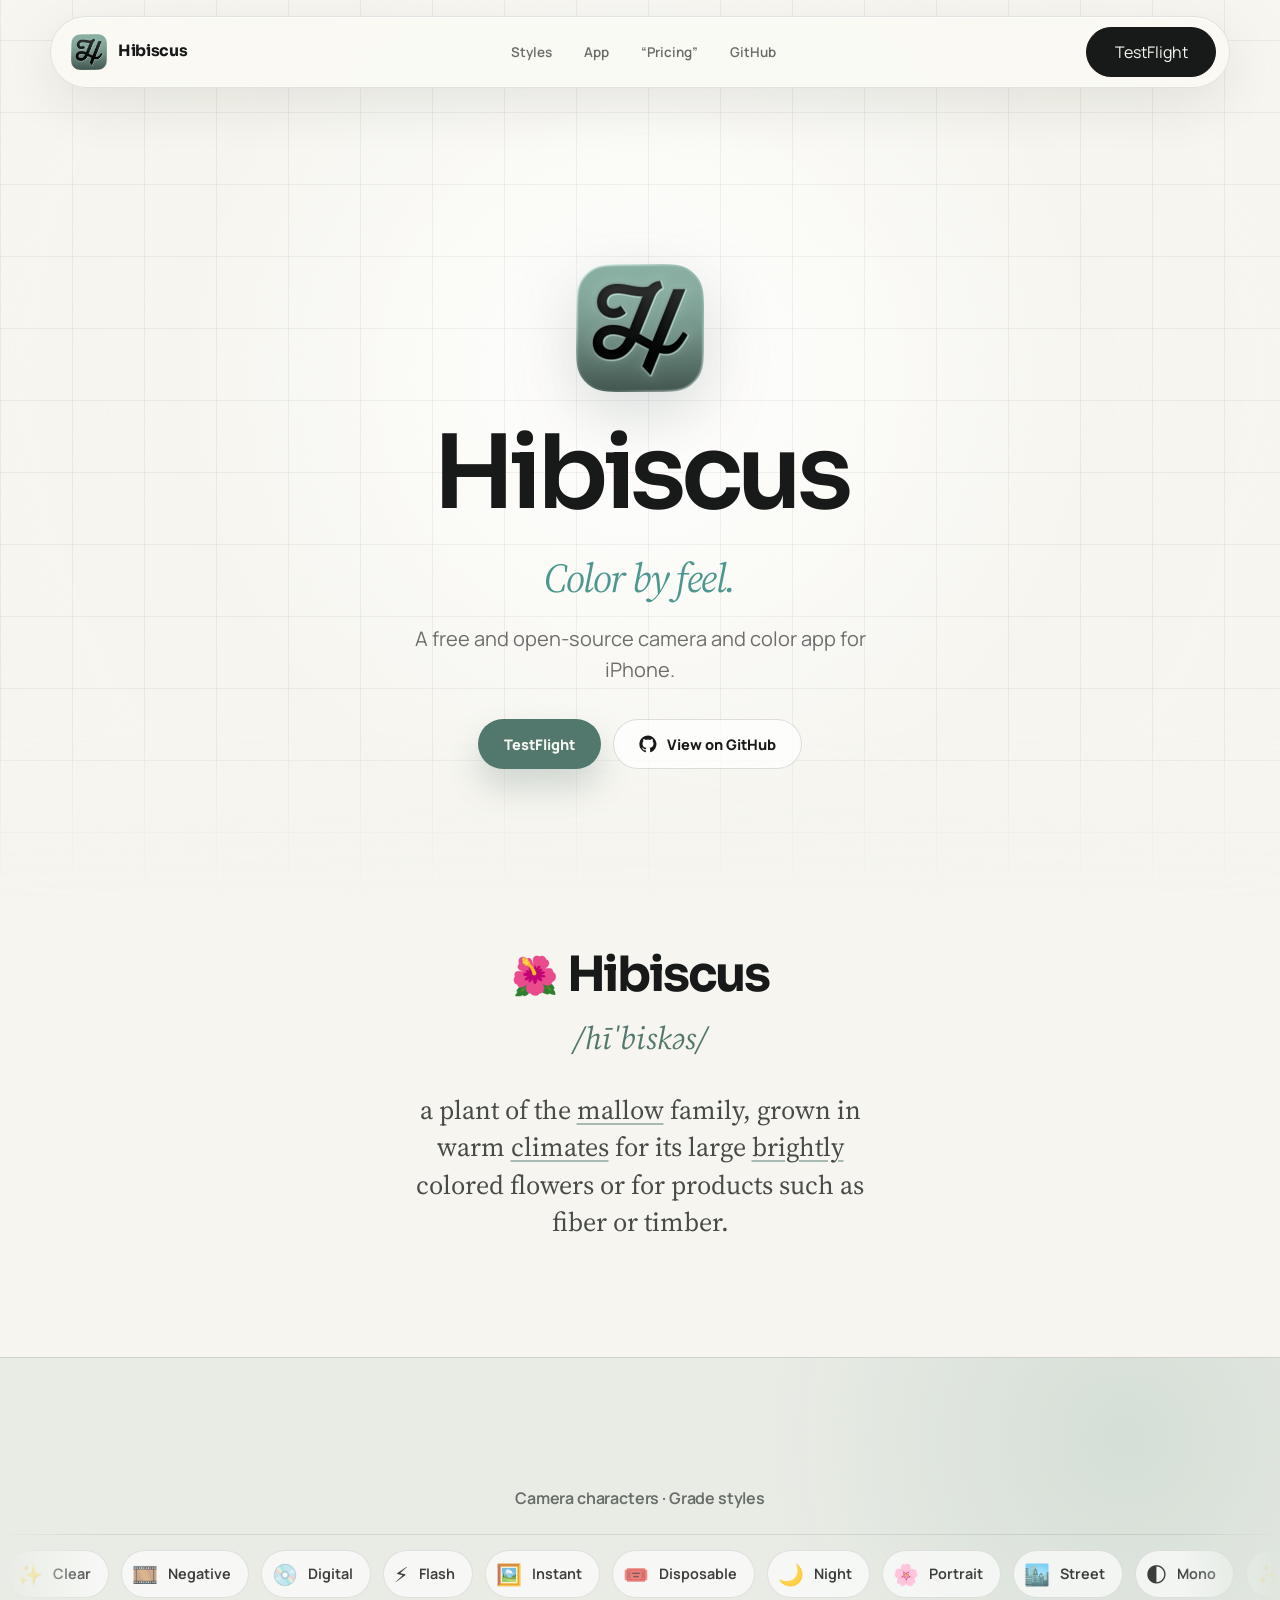
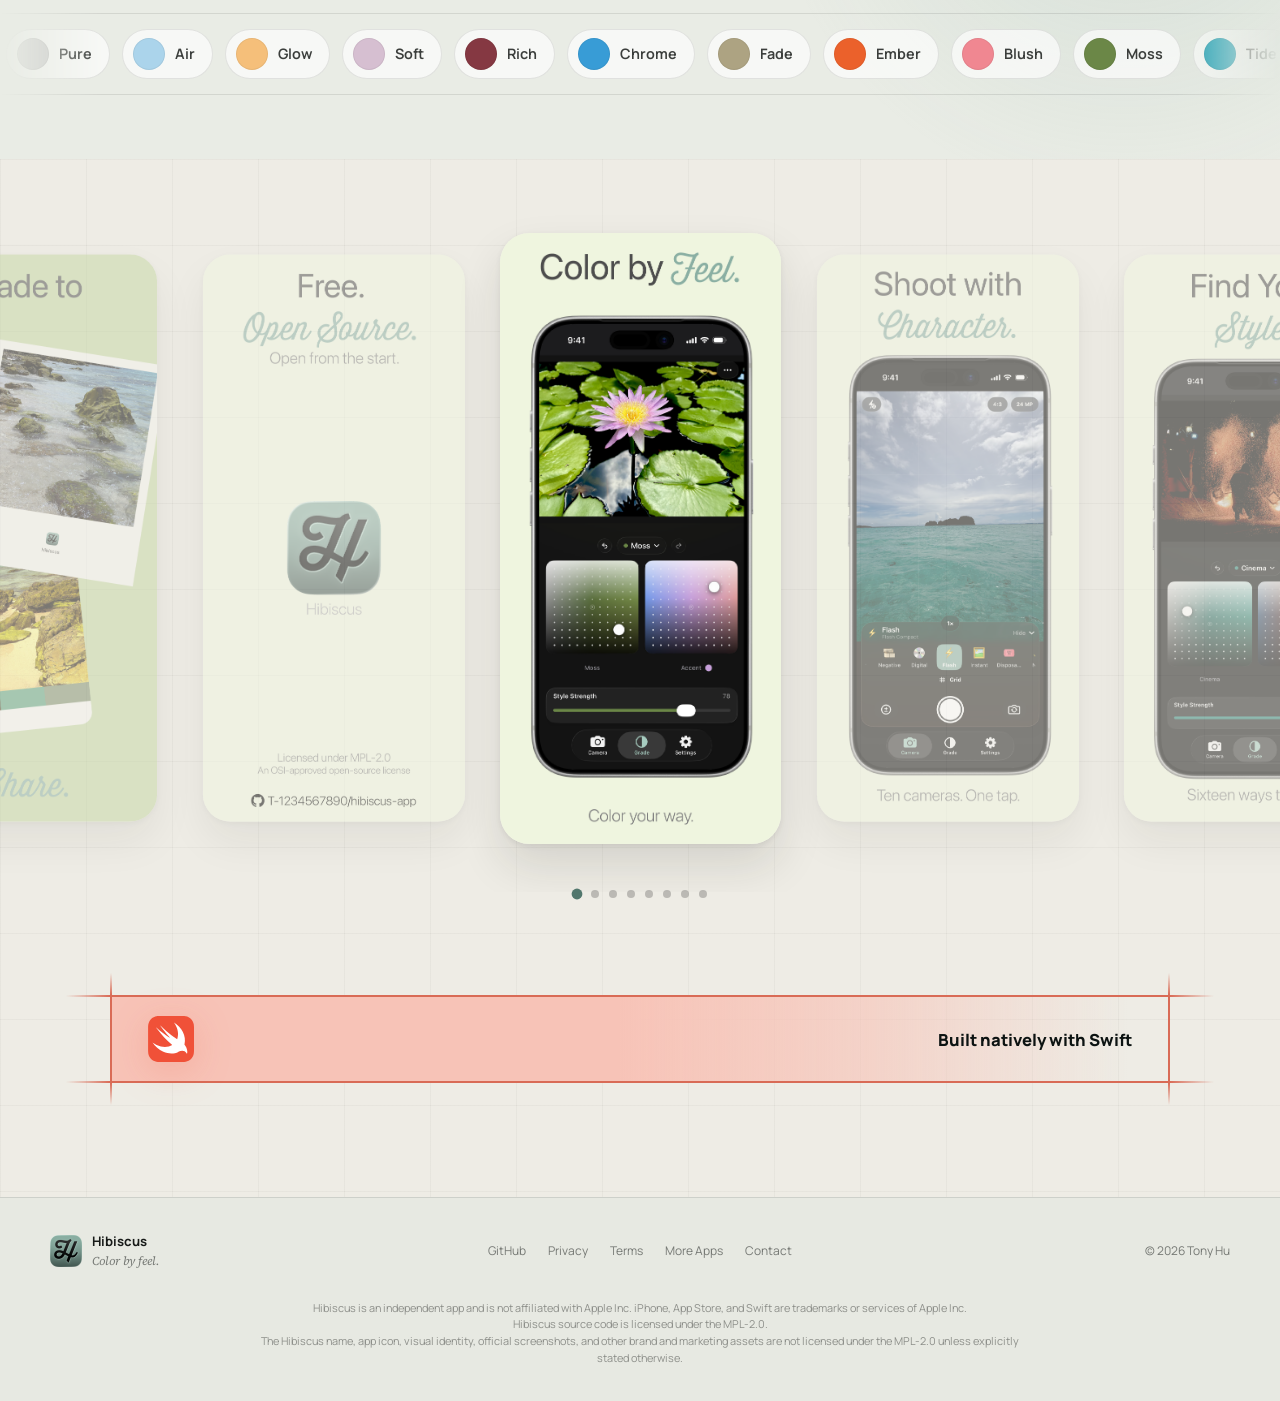
==== Website/index.html @ 82809b10 "Add Hibiscus marketing website and legal pages" ====
<!doctype html>
<html lang="en">
<head>
  <meta charset="utf-8">
  <meta name="viewport" content="width=device-width, initial-scale=1">
  <meta name="theme-color" content="#0b0d0c">
  <meta name="description" content="A free and open-source camera and color app for iPhone.">
  <meta property="og:type" content="website">
  <meta property="og:title" content="Hibiscus — Camera &amp; Color">
  <meta property="og:description" content="A free and open-source camera and color app for iPhone.">
  <meta property="og:image" content="assets/hibiscus-icon.png">
  <meta name="twitter:card" content="summary_large_image">
  <meta name="twitter:title" content="Hibiscus — Camera &amp; Color">
  <meta name="twitter:description" content="A free and open-source camera and color app for iPhone.">
  <meta name="twitter:image" content="assets/hibiscus-icon.png">
  <link rel="icon" type="image/png" href="assets/hibiscus-icon.png">
  <link rel="apple-touch-icon" href="assets/hibiscus-icon.png">
  <link rel="preconnect" href="https://fonts.googleapis.com">
  <link rel="preconnect" href="https://fonts.gstatic.com" crossorigin>
  <link href="https://fonts.googleapis.com/css2?family=Manrope:wght@400;500;600;700;800&amp;family=Sora:wght@500;600;700;800&amp;family=Source+Serif+4:ital,opsz,wght@0,8..60,300;0,8..60,400;1,8..60,300;1,8..60,400&amp;display=swap" rel="stylesheet">
  <link rel="stylesheet" href="styles.css?v=20260830-17">
  <title>Hibiscus — Camera &amp; Color</title>
</head>
<body>
  <a class="skip-link" href="#main">Skip to content</a>

  <header class="site-header">
    <a class="brand" href="./" aria-label="Hibiscus home">
      <img src="assets/hibiscus-icon.png" width="36" height="36" alt="">
      <span>Hibiscus</span>
    </a>
    <nav class="site-nav" aria-label="Main navigation">
      <a href="#choices">Styles</a>
      <a href="#screenshots">App</a>
      <a href="pricing/">“Pricing”</a>
      <a href="https://github.com/T-1234567890/hibiscus-app" rel="external">GitHub</a>
    </nav>
    <a class="nav-download launch-cta" data-download-link href="https://testflight.apple.com/join/PLACEHOLDER"><span class="cta-default" data-download-label>TestFlight</span><span class="cta-hover" data-download-hover-label>Join Beta</span></a>
  </header>

  <main id="main">
    <section class="hero section-shell" aria-labelledby="hero-title">
      <div class="hero-copy">
        <img class="hero-app-icon" src="assets/hibiscus-icon.png" width="1024" height="1024" alt="Hibiscus app icon">
        <h1 id="hero-title">Hibiscus</h1>
        <p class="hero-tagline">Color by feel.</p>
        <p class="hero-description">A free and open-source camera and color app for iPhone.</p>
        <div class="hero-actions">
          <a class="button button-primary launch-cta" data-download-link href="https://testflight.apple.com/join/PLACEHOLDER">
            <span class="cta-default" data-download-label>TestFlight</span>
            <span class="cta-hover" data-download-hover-label>Join Beta</span>
          </a>
          <a class="button button-secondary" href="https://github.com/T-1234567890/hibiscus-app" rel="external">
            <svg class="github-mark" viewBox="0 0 24 24" aria-hidden="true"><path fill="currentColor" d="M12 .7a11.5 11.5 0 0 0-3.64 22.41c.58.1.79-.25.79-.56v-2.23c-3.22.7-3.9-1.37-3.9-1.37-.53-1.34-1.29-1.7-1.29-1.7-1.05-.72.08-.7.08-.7 1.17.08 1.78 1.2 1.78 1.2 1.04 1.78 2.72 1.27 3.38.97.1-.75.4-1.27.74-1.56-2.57-.29-5.27-1.28-5.27-5.68 0-1.26.45-2.28 1.19-3.09-.12-.29-.52-1.47.11-3.05 0 0 .97-.31 3.16 1.18a10.97 10.97 0 0 1 5.76 0c2.2-1.49 3.16-1.18 3.16-1.18.63 1.58.23 2.76.11 3.05.74.81 1.19 1.83 1.19 3.09 0 4.41-2.71 5.38-5.29 5.67.42.36.78 1.06.78 2.14v3.18c0 .31.21.67.8.56A11.5 11.5 0 0 0 12 .7Z"></path></svg>
            View on GitHub
          </a>
        </div>
      </div>
    </section>

    <section class="dictionary-section section-shell" aria-labelledby="dictionary-word">
      <div class="dictionary-entry">
        <h2 id="dictionary-word"><span class="dictionary-emoji" aria-hidden="true">🌺</span> Hibiscus</h2>
        <p class="dictionary-pronunciation">/hīˈbiskəs/</p>
        <p class="dictionary-definition">a plant of the <span class="definition-term">mallow</span> family, grown in warm <span class="definition-term">climates</span> for its large <span class="definition-term">brightly</span> colored flowers or for products such as fiber or timber.</p>
      </div>
    </section>

    <section id="choices" class="choices" aria-label="Camera characters and Grade styles">
      <div class="section-shell choices-heading">
        <p class="conveyor-caption">Camera characters · Grade styles</p>
      </div>

      <div class="marquee marquee-camera" aria-label="Camera characters" tabindex="0">
        <div class="marquee-track">
          <div class="marquee-group">
            <span class="choice-chip" style="--chip:#617380"><b>✨</b>Clear</span>
            <span class="choice-chip" style="--chip:#9c634a"><b>🎞️</b>Negative</span>
            <span class="choice-chip" style="--chip:#307a9e"><b>💿</b>Digital</span>
            <span class="choice-chip" style="--chip:#b05233"><b>⚡️</b>Flash</span>
            <span class="choice-chip" style="--chip:#ab8563"><b>🖼️</b>Instant</span>
            <span class="choice-chip" style="--chip:#858040"><b>🎟️</b>Disposable</span>
            <span class="choice-chip" style="--chip:#1f617a"><b>🌙</b>Night</span>
            <span class="choice-chip" style="--chip:#a36e73"><b>🌸</b>Portrait</span>
            <span class="choice-chip" style="--chip:#575c4a"><b>🏙️</b>Street</span>
            <span class="choice-chip" style="--chip:#474a4d"><b>🌓</b>Mono</span>
          </div>
          <div class="marquee-group" aria-hidden="true">
            <span class="choice-chip" style="--chip:#617380"><b>✨</b>Clear</span>
            <span class="choice-chip" style="--chip:#9c634a"><b>🎞️</b>Negative</span>
            <span class="choice-chip" style="--chip:#307a9e"><b>💿</b>Digital</span>
            <span class="choice-chip" style="--chip:#b05233"><b>⚡️</b>Flash</span>
            <span class="choice-chip" style="--chip:#ab8563"><b>🖼️</b>Instant</span>
            <span class="choice-chip" style="--chip:#858040"><b>🎟️</b>Disposable</span>
            <span class="choice-chip" style="--chip:#1f617a"><b>🌙</b>Night</span>
            <span class="choice-chip" style="--chip:#a36e73"><b>🌸</b>Portrait</span>
            <span class="choice-chip" style="--chip:#575c4a"><b>🏙️</b>Street</span>
            <span class="choice-chip" style="--chip:#474a4d"><b>🌓</b>Mono</span>
          </div>
        </div>
      </div>

      <div class="marquee marquee-style" aria-label="Grade styles" tabindex="0">
        <div class="marquee-track">
          <div class="marquee-group">
            <span class="choice-chip" style="--chip:#c7c7c7"><i></i>Pure</span>
            <span class="choice-chip" style="--chip:#abd4eb"><i></i>Air</span>
            <span class="choice-chip" style="--chip:#f5bf7a"><i></i>Glow</span>
            <span class="choice-chip" style="--chip:#d6bfd1"><i></i>Soft</span>
            <span class="choice-chip" style="--chip:#853842"><i></i>Rich</span>
            <span class="choice-chip" style="--chip:#389cd6"><i></i>Chrome</span>
            <span class="choice-chip" style="--chip:#ada382"><i></i>Fade</span>
            <span class="choice-chip" style="--chip:#eb612b"><i></i>Ember</span>
            <span class="choice-chip" style="--chip:#f08791"><i></i>Blush</span>
            <span class="choice-chip" style="--chip:#6b8747"><i></i>Moss</span>
            <span class="choice-chip" style="--chip:#1a9eb3"><i></i>Tide</span>
            <span class="choice-chip" style="--chip:#6354ad"><i></i>Dusk</span>
            <span class="choice-chip" style="--chip:#2e857a"><i></i>Cinema</span>
            <span class="choice-chip" style="--chip:#c726ab"><i></i>Neon</span>
            <span class="choice-chip" style="--chip:#a8a8a8"><i></i>Silver</span>
            <span class="choice-chip" style="--chip:#333333"><i></i>Ink</span>
          </div>
          <div class="marquee-group" aria-hidden="true">
            <span class="choice-chip" style="--chip:#c7c7c7"><i></i>Pure</span>
            <span class="choice-chip" style="--chip:#abd4eb"><i></i>Air</span>
            <span class="choice-chip" style="--chip:#f5bf7a"><i></i>Glow</span>
            <span class="choice-chip" style="--chip:#d6bfd1"><i></i>Soft</span>
            <span class="choice-chip" style="--chip:#853842"><i></i>Rich</span>
            <span class="choice-chip" style="--chip:#389cd6"><i></i>Chrome</span>
            <span class="choice-chip" style="--chip:#ada382"><i></i>Fade</span>
            <span class="choice-chip" style="--chip:#eb612b"><i></i>Ember</span>
            <span class="choice-chip" style="--chip:#f08791"><i></i>Blush</span>
            <span class="choice-chip" style="--chip:#6b8747"><i></i>Moss</span>
            <span class="choice-chip" style="--chip:#1a9eb3"><i></i>Tide</span>
            <span class="choice-chip" style="--chip:#6354ad"><i></i>Dusk</span>
            <span class="choice-chip" style="--chip:#2e857a"><i></i>Cinema</span>
            <span class="choice-chip" style="--chip:#c726ab"><i></i>Neon</span>
            <span class="choice-chip" style="--chip:#a8a8a8"><i></i>Silver</span>
            <span class="choice-chip" style="--chip:#333333"><i></i>Ink</span>
          </div>
        </div>
      </div>
    </section>

    <section id="screenshots" class="screenshots-section" aria-label="Hibiscus App Store screenshots">
      <div class="carousel" data-carousel tabindex="0" aria-label="Hibiscus App Store screenshots">
        <figure class="screenshot-card is-current"><img src="assets/screenshots/01-grade.png" width="1290" height="2796" alt="Hibiscus Grade interface with Style and Accent pads" decoding="async"></figure>
        <figure class="screenshot-card"><img src="assets/screenshots/02-camera-characters.png" width="1290" height="2796" alt="Hibiscus Camera with its Camera character selector" loading="lazy" decoding="async"></figure>
        <figure class="screenshot-card"><img src="assets/screenshots/03-grade-styles.png" width="1290" height="2796" alt="Hibiscus Grade styles and two color pads" loading="lazy" decoding="async"></figure>
        <figure class="screenshot-card"><img src="assets/screenshots/04-accent.png" width="1290" height="2796" alt="Hibiscus Accent controls adapting color to a photograph" loading="lazy" decoding="async"></figure>
        <figure class="screenshot-card"><img src="assets/screenshots/05-lut.png" width="1290" height="2796" alt="Creating a cube LUT with Hibiscus color controls" loading="lazy" decoding="async"></figure>
        <figure class="screenshot-card"><img src="assets/screenshots/06-night-camera.png" width="1290" height="2796" alt="Using a Hibiscus Camera character after dark" loading="lazy" decoding="async"></figure>
        <figure class="screenshot-card"><img src="assets/screenshots/07-exports.png" width="1290" height="2796" alt="Hibiscus Instant and Palette exports" loading="lazy" decoding="async"></figure>
        <figure class="screenshot-card"><img src="assets/screenshots/08-open-source.png" width="1290" height="2796" alt="Hibiscus is free and open source under MPL-2.0" loading="lazy" decoding="async"></figure>
      </div>
      <div class="carousel-dots" data-carousel-dots aria-label="Choose an App Store screenshot"></div>

      <section class="swift-native-section" aria-label="Built natively with Swift: battery efficient, lightning fast, and native throughout" tabindex="0">
        <div class="swift-default-content">
          <img src="assets/icons/swift-logo-color.svg" alt="" width="46" height="46" loading="lazy" decoding="async">
          <span>Built natively with Swift</span>
        </div>
        <div class="swift-hover-content" aria-hidden="true">
          <span><svg viewBox="0 0 24 24"><rect x="2" y="7" width="16" height="10" rx="2"></rect><path d="M22 11v2"></path><path d="M6 11v2"></path></svg>Battery Efficient</span>
          <span><svg viewBox="0 0 24 24"><path d="m13 2-9 12h8l-1 8 9-12h-8z"></path></svg>Lightning Fast</span>
          <span><svg viewBox="0 0 24 24"><path d="m18 16 4-4-4-4"></path><path d="m6 8-4 4 4 4"></path><path d="m14.5 4-5 16"></path></svg>Native Throughout</span>
        </div>
      </section>
    </section>

  </main>

  <footer class="site-footer">
    <div class="footer-brand">
      <img src="assets/hibiscus-icon.png" width="32" height="32" alt="">
      <div><strong>Hibiscus</strong><span>Color by feel.</span></div>
    </div>
    <nav aria-label="Footer navigation">
      <a href="https://github.com/T-1234567890/hibiscus-app">GitHub</a>
      <a href="privacy/">Privacy</a>
      <a href="terms/">Terms</a>
      <a href="https://1234567890.dev/projects/">More Apps</a>
      <a href="mailto:support@orchestrana.app" data-contact-trigger>Contact</a>
    </nav>
    <p class="copyright">© 2026 Tony Hu</p>
    <p class="footer-disclaimer">Hibiscus is an independent app and is not affiliated with Apple Inc. iPhone, App Store, and Swift are trademarks or services of Apple Inc.<br>Hibiscus source code is licensed under the MPL-2.0.<br>The Hibiscus name, app icon, visual identity, official screenshots, and other brand and marketing assets are not licensed under the MPL-2.0 unless explicitly stated otherwise.</p>
  </footer>

  <script src="site-config.js?v=20260830-9"></script>
  <script src="main.js?v=20260830-10"></script>
  <script src="contact.js?v=20260830-5"></script>
</body>
</html>
---- Website/styles.css ----
:root {
  color-scheme: light;
  --bg: #f6f5ef;
  --bg-elevated: #e9ece5;
  --bg-soft: #e1e5de;
  --ink: #171a18;
  --ink-muted: #676d69;
  --mint: #8aafa3;
  --mint-deep: #52776d;
  --warm: #eeece5;
  --warm-ink: #171a18;
  --line: rgba(23, 26, 24, 0.12);
  --line-dark: rgba(11, 13, 12, 0.15);
  --section: min(1180px, calc(100% - 48px));
  --ease-out-quint: cubic-bezier(0.22, 1, 0.36, 1);
  --font-sans: "Manrope", ui-sans-serif, system-ui, -apple-system, BlinkMacSystemFont, "Segoe UI", sans-serif;
  --font-display: "Sora", "Manrope", ui-sans-serif, system-ui, sans-serif;
  --font-serif: "Source Serif 4", Georgia, "Times New Roman", serif;
}

* {
  box-sizing: border-box;
}

html {
  scroll-behavior: smooth;
  background: var(--bg);
}

body {
  margin: 0;
  overflow-x: hidden;
  background: var(--bg);
  color: var(--ink);
  font-family: var(--font-sans);
  font-size: 16px;
  line-height: 1.5;
  -webkit-font-smoothing: antialiased;
  text-rendering: optimizeLegibility;
}

img {
  display: block;
  max-width: 100%;
}

a {
  color: inherit;
  text-decoration: none;
}

button,
input {
  font: inherit;
}

button,
a {
  -webkit-tap-highlight-color: transparent;
}

:focus-visible {
  outline: 2px solid var(--mint);
  outline-offset: 4px;
}

.skip-link {
  position: fixed;
  top: 12px;
  left: 12px;
  z-index: 100;
  padding: 10px 14px;
  border-radius: 12px;
  background: var(--ink);
  color: var(--bg);
  transform: translateY(-160%);
  transition: transform 180ms ease;
}

.skip-link:focus {
  transform: translateY(0);
}

.section-shell {
  width: var(--section);
  margin-inline: auto;
}

.site-header {
  position: sticky;
  top: 16px;
  z-index: 50;
  display: grid;
  grid-template-columns: minmax(0, 1fr) auto minmax(0, 1fr);
  align-items: center;
  width: min(1180px, calc(100% - 48px));
  min-height: 72px;
  margin: 16px auto 0;
  padding: 10px 13px 10px 20px;
  border: 1px solid rgba(23, 26, 24, 0.1);
  border-radius: 999px;
  background: rgba(250, 250, 245, 0.82);
  box-shadow: 0 18px 52px rgba(34, 40, 36, 0.09), inset 0 1px 0 rgba(255, 255, 255, 0.85);
  backdrop-filter: blur(24px) saturate(125%);
  -webkit-backdrop-filter: blur(24px) saturate(125%);
  animation: header-arrive 620ms var(--ease-out-quint) both;
}

.brand {
  display: inline-flex;
  justify-self: start;
  align-items: center;
  gap: 11px;
  font-size: 0.98rem;
  font-family: var(--font-display);
  font-weight: 710;
  letter-spacing: -0.02em;
}

.brand img {
  width: 36px;
  height: 36px;
}

.site-nav {
  display: flex;
  align-items: center;
  justify-self: center;
  gap: clamp(16px, 2.5vw, 32px);
  color: rgba(23, 26, 24, 0.64);
  font-size: 0.84rem;
  font-weight: 620;
}

.site-nav a {
  transition: color 160ms ease;
}

.site-nav a:hover {
  color: var(--ink);
}

.site-nav a[aria-current="page"] {
  color: var(--ink);
}

.site-header > .nav-download {
  min-width: 130px;
  justify-self: end;
  padding: 12px 18px;
  border: 1px solid #171a18;
  border-radius: 999px;
  background: #171a18;
  color: #f7f7f2;
  text-align: center;
}

.site-header > .nav-download:hover {
  border-color: #2a2e2c;
  background: #2a2e2c;
  color: #f7f7f2;
}

.hero {
  position: relative;
  display: grid;
  min-height: calc(100svh - 88px);
  place-items: center;
  padding-block: clamp(74px, 9vw, 116px) 18px;
  isolation: isolate;
}

.hero::before {
  content: "";
  position: absolute;
  top: -120px;
  bottom: 0;
  left: 50%;
  z-index: -1;
  width: 100vw;
  transform: translateX(-50%);
  background:
    linear-gradient(rgba(23, 26, 24, 0.055) 1px, transparent 1px),
    linear-gradient(90deg, rgba(23, 26, 24, 0.055) 1px, transparent 1px),
    radial-gradient(circle at 50% 44%, rgba(255, 255, 255, 0.96), rgba(246, 245, 239, 0.72) 56%, rgba(246, 245, 239, 0.98));
  background-size: 72px 72px, 72px 72px, auto;
  mask-image: linear-gradient(180deg, black 0%, black 82%, transparent 100%);
  -webkit-mask-image: linear-gradient(180deg, black 0%, black 82%, transparent 100%);
}

.hero-copy {
  display: flex;
  width: min(820px, 100%);
  flex-direction: column;
  align-items: center;
  text-align: center;
  transform: translateY(-26px);
}

.hero-app-icon {
  width: clamp(96px, 10vw, 132px);
  height: auto;
  margin-bottom: clamp(24px, 3vw, 36px);
  filter: drop-shadow(0 22px 32px rgba(58, 79, 72, 0.2));
  animation: icon-arrive 900ms var(--ease-out-quint) both;
}

.eyebrow,
.section-kicker {
  margin: 0 0 18px;
  color: var(--mint-deep);
  font-size: 0.72rem;
  font-weight: 720;
  letter-spacing: 0.14em;
  text-transform: uppercase;
}

.hero h1 {
  margin: 0;
  font-family: var(--font-display);
  font-size: clamp(4rem, 8vw, 7rem);
  font-weight: 600;
  letter-spacing: -0.055em;
  line-height: 0.9;
  animation: hero-detail-arrive 700ms 90ms var(--ease-out-quint) both;
}

.hero-tagline {
  margin: 28px 0 14px;
  color: #4d978e;
  font-family: var(--font-serif);
  font-size: clamp(1.65rem, 3.2vw, 2.7rem);
  font-style: italic;
  letter-spacing: -0.035em;
  animation: hero-detail-arrive 700ms 160ms var(--ease-out-quint) both;
}

.hero-description {
  max-width: 520px;
  margin: 0;
  color: rgba(23, 26, 24, 0.62);
  font-size: clamp(1.02rem, 1.7vw, 1.25rem);
  line-height: 1.55;
  animation: hero-detail-arrive 700ms 220ms var(--ease-out-quint) both;
}

.hero-actions {
  display: flex;
  flex-wrap: wrap;
  gap: 12px;
  margin-top: 34px;
  justify-content: center;
  animation: hero-detail-arrive 700ms 280ms var(--ease-out-quint) both;
}

.button {
  position: relative;
  display: inline-flex;
  min-height: 50px;
  align-items: center;
  justify-content: center;
  gap: 10px;
  padding: 0 25px;
  border: 1px solid transparent;
  border-radius: 999px;
  font-size: 0.91rem;
  font-weight: 800;
  line-height: 1;
  white-space: nowrap;
  transition: transform 220ms var(--ease-out-quint), background 220ms var(--ease-out-quint), color 220ms var(--ease-out-quint), box-shadow 220ms var(--ease-out-quint);
}

.button:hover {
  transform: translateY(-2px);
}

.button svg {
  width: 18px;
  height: 18px;
  fill: none;
  stroke: currentColor;
  stroke-width: 1.8;
  stroke-linecap: round;
  stroke-linejoin: round;
}

.button-primary {
  background: var(--mint-deep);
  color: #f7f7f2;
  box-shadow: 0 18px 32px rgba(82, 119, 109, 0.24);
}

.button-primary:hover {
  background: #3f665e;
  color: #f7f7f2;
}

.button-secondary {
  border-color: rgba(23, 26, 24, 0.14);
  background: rgba(255, 255, 255, 0.72);
  color: var(--ink);
}

.button-secondary:hover {
  border-color: rgba(23, 26, 24, 0.24);
  background: #fff;
}

.launch-cta {
  display: inline-grid;
  place-items: center;
  overflow: visible;
  font-family: var(--font-sans);
}

.launch-cta .cta-default,
.launch-cta .cta-hover {
  grid-area: 1 / 1;
  transition: opacity 180ms var(--ease-out-quint), transform 220ms var(--ease-out-quint);
}

.launch-cta .cta-hover {
  opacity: 0;
  transform: translateY(5px);
}

.launch-cta:hover .cta-default,
.launch-cta:focus-visible .cta-default {
  opacity: 0;
  transform: translateY(-5px);
}

.launch-cta:hover .cta-hover,
.launch-cta:focus-visible .cta-hover {
  opacity: 1;
  transform: translateY(0);
}

.button .github-mark,
.github-mark {
  fill: currentColor;
  stroke: none;
}

.fact-list {
  display: flex;
  flex-wrap: wrap;
  gap: 0;
  margin: 42px 0 0;
  padding: 0;
  color: rgba(23, 26, 24, 0.5);
  list-style: none;
  font-size: 0.72rem;
  font-weight: 640;
  letter-spacing: 0.025em;
}

.fact-list li {
  display: flex;
  align-items: center;
}

.fact-list li + li::before {
  content: "";
  width: 3px;
  height: 3px;
  margin: 0 10px;
  border-radius: 50%;
  background: var(--mint-deep);
}

.hero-art {
  position: relative;
  justify-self: end;
  width: min(100%, 430px);
}

.hero-icon-wrap {
  position: relative;
  isolation: isolate;
}

.hero-icon-wrap img {
  position: relative;
  z-index: 1;
  width: 100%;
  height: auto;
  filter: drop-shadow(0 42px 65px rgba(0, 0, 0, 0.5));
  animation: icon-arrive 900ms var(--ease-out-quint) both;
}

.hero-icon-glow {
  position: absolute;
  inset: 15%;
  border-radius: 35%;
  background: rgba(138, 175, 163, 0.28);
  filter: blur(68px);
  transform: scale(1.12);
}

.pad-notation {
  display: grid;
  grid-template-columns: auto auto 1fr auto;
  align-items: center;
  gap: 9px;
  width: 82%;
  margin: 26px auto 0;
  color: rgba(241, 242, 237, 0.42);
  font-size: 0.58rem;
  font-weight: 700;
  letter-spacing: 0.16em;
}

.pad-notation-dot {
  width: 7px;
  height: 7px;
  border-radius: 50%;
  background: var(--mint);
  box-shadow: 0 0 0 4px rgba(138, 175, 163, 0.13);
}

.pad-notation-line {
  height: 1px;
  background: linear-gradient(90deg, rgba(255, 255, 255, 0.3), transparent);
}

@keyframes icon-arrive {
  from { opacity: 0; transform: translateY(18px) scale(0.965); }
  to { opacity: 1; transform: translateY(0) scale(1); }
}

@keyframes header-arrive {
  from { opacity: 0; transform: translateY(-12px); }
  to { opacity: 1; transform: translateY(0); }
}

@keyframes hero-detail-arrive {
  from { opacity: 0; transform: translateY(14px); }
  to { opacity: 1; transform: translateY(0); }
}

.reveal-item {
  opacity: 0;
  transform: translateY(22px);
  transition:
    opacity 620ms var(--ease-out-quint),
    transform 720ms var(--ease-out-quint);
  transition-delay: var(--reveal-delay, 0ms);
}

.reveal-item.is-revealed {
  opacity: 1;
  transform: translateY(0);
}

.dictionary-section {
  padding: clamp(34px, 4vw, 56px) 0 clamp(76px, 9vw, 118px);
}

.dictionary-entry {
  width: min(880px, 100%);
  margin-inline: auto;
  text-align: center;
}

.dictionary-entry h2 {
  margin: 0;
  font-family: var(--font-display);
  font-size: clamp(2rem, 3.8vw, 3.35rem);
  font-weight: 700;
  letter-spacing: -0.045em;
  line-height: 1;
}

.dictionary-emoji {
  display: inline-block;
  margin-right: 0.08em;
  font-size: 0.78em;
  vertical-align: 0.06em;
}

.dictionary-pronunciation {
  margin: 14px 0 0;
  color: var(--mint-deep);
  font-family: var(--font-serif);
  font-size: clamp(1.45rem, 2.6vw, 2rem);
  font-style: italic;
}

.dictionary-definition {
  max-width: 38ch;
  margin: 30px auto 0;
  color: rgba(23, 26, 24, 0.78);
  font-family: var(--font-serif);
  font-size: clamp(1.16rem, 2.1vw, 1.65rem);
  line-height: 1.42;
}

.definition-term {
  color: inherit;
  text-decoration: underline;
  text-decoration-color: rgba(82, 119, 109, 0.48);
  text-decoration-thickness: 1.5px;
  text-underline-offset: 4px;
  transition: color 160ms ease, text-decoration-color 160ms ease;
}

.definition-term:hover {
  color: var(--mint-deep);
  text-decoration-color: var(--mint-deep);
}

.choices {
  padding: clamp(80px, 10vw, 128px) 0 clamp(42px, 5vw, 68px);
  border-top: 1px solid var(--line);
  background:
    radial-gradient(circle at 88% 20%, rgba(138, 175, 163, 0.22), transparent 31%),
    var(--bg-elevated);
}

.choices-heading {
  margin-bottom: 24px;
}

.conveyor-caption {
  margin: 0;
  color: var(--ink-muted);
  font-size: clamp(0.9rem, 1.3vw, 1rem);
  font-weight: 650;
  letter-spacing: -0.01em;
  text-align: center;
}

.choices h2,
.screenshots-section h2,
.native-copy h2,
.open-source h2 {
  margin: 0;
  font-family: var(--font-display);
  font-size: clamp(2.7rem, 6vw, 5.6rem);
  font-weight: 700;
  letter-spacing: -0.045em;
  line-height: 0.98;
}

.marquee {
  position: relative;
  width: 100%;
  overflow: hidden;
  border-block: 1px solid rgba(23, 26, 24, 0.1);
  mask-image: linear-gradient(90deg, transparent, black 8%, black 92%, transparent);
  -webkit-mask-image: linear-gradient(90deg, transparent, black 8%, black 92%, transparent);
}

.marquee + .marquee {
  border-top: 0;
}

.marquee-track {
  display: flex;
  width: max-content;
  animation: marquee-left 48s linear infinite;
}

.marquee-style .marquee-track {
  animation-name: marquee-right;
  animation-duration: 64s;
}

.marquee-group {
  display: flex;
  flex-shrink: 0;
  align-items: center;
  gap: 12px;
  min-width: max-content;
  padding: 15px 6px;
}

.choice-chip {
  display: inline-flex;
  min-height: 48px;
  align-items: center;
  gap: 10px;
  padding: 8px 17px 8px 10px;
  border: 1px solid rgba(23, 26, 24, 0.1);
  border-radius: 999px;
  background: rgba(255, 255, 255, 0.64);
  color: rgba(23, 26, 24, 0.84);
  font-size: 0.9rem;
  font-weight: 650;
  white-space: nowrap;
}

.choice-chip b {
  display: inline-block;
  flex: 0 0 auto;
  font-size: 1.3rem;
  font-style: normal;
  line-height: 1;
}

.choice-chip i {
  display: inline-grid;
  width: 32px;
  height: 32px;
  place-items: center;
  flex: 0 0 auto;
  border-radius: 50%;
  background: color-mix(in srgb, var(--chip) 84%, black);
  box-shadow: inset 0 0 0 1px rgba(23, 26, 24, 0.06);
  font-size: 1rem;
  font-style: normal;
}

.choice-chip i {
  background: var(--chip);
}

@keyframes marquee-left {
  to { transform: translateX(-50%); }
}

@keyframes marquee-right {
  from { transform: translateX(-50%); }
  to { transform: translateX(0); }
}

.screenshots-section {
  padding: clamp(24px, 3vw, 42px) 0 clamp(58px, 7vw, 92px);
  overflow: hidden;
  background:
    linear-gradient(rgba(23, 26, 24, 0.035) 1px, transparent 1px),
    linear-gradient(90deg, rgba(23, 26, 24, 0.035) 1px, transparent 1px),
    var(--warm);
  background-size: 86px 86px, 86px 86px, auto;
  color: var(--warm-ink);
}

.screenshots-section .section-kicker {
  color: #52776d;
}

.carousel {
  --screenshot-width: clamp(220px, 22vw, 300px);
  display: flex;
  gap: clamp(16px, 2vw, 28px);
  width: 100%;
  padding: clamp(22px, 3vw, 36px) calc((100vw - var(--screenshot-width)) / 2) 48px;
  overflow-x: auto;
  overscroll-behavior-inline: contain;
  scroll-padding-inline: calc((100vw - var(--screenshot-width)) / 2);
  scroll-snap-type: x mandatory;
  scrollbar-width: none;
  -webkit-overflow-scrolling: touch;
  cursor: grab;
}

.carousel.is-dragging {
  scroll-snap-type: none;
  cursor: grabbing;
}

.carousel.is-normalizing .screenshot-card {
  transition: none;
}

.carousel::-webkit-scrollbar {
  display: none;
}

.screenshot-card {
  flex: 0 0 var(--screenshot-width);
  margin: 0;
  scroll-snap-align: center;
  scroll-snap-stop: always;
  transform: scale(0.93);
  transform-origin: center;
  opacity: 0.5;
  transition: transform 300ms var(--ease-out-quint), opacity 260ms ease;
}

.screenshot-card.is-current {
  transform: scale(1);
  opacity: 1;
}

.screenshot-card img {
  width: 100%;
  height: auto;
  border-radius: clamp(18px, 2.3vw, 30px);
  box-shadow: 0 22px 45px rgba(29, 29, 24, 0.12), 0 2px 7px rgba(29, 29, 24, 0.08);
  pointer-events: none;
  user-select: none;
  -webkit-user-drag: none;
}

.carousel-dots {
  display: flex;
  min-height: 24px;
  align-items: center;
  justify-content: center;
  gap: 10px;
  margin-top: -10px;
}

.carousel-dot {
  width: 8px;
  height: 8px;
  padding: 0;
  border: 0;
  border-radius: 50%;
  background: rgba(23, 26, 24, 0.24);
  cursor: pointer;
  transition: background-color 180ms ease, transform 220ms var(--ease-out-quint);
}

.carousel-dot:hover,
.carousel-dot:focus-visible {
  background: rgba(23, 26, 24, 0.52);
  outline-offset: 4px;
}

.carousel-dot.is-current {
  background: var(--mint-deep);
  transform: scale(1.35);
}

.swift-only-section {
  padding: clamp(64px, 8vw, 108px) 0;
  overflow: hidden;
  background: var(--bg);
}

.native-copy {
  display: grid;
  grid-template-columns: minmax(0, 1fr) minmax(280px, 0.7fr);
  gap: clamp(44px, 9vw, 130px);
  align-items: start;
}

.native-copy .section-kicker,
.native-copy h2 {
  grid-column: 1;
}

.native-copy > p:not(.section-kicker) {
  grid-column: 2;
  grid-row: 1 / span 2;
  margin: 38px 0 0;
  color: var(--ink-muted);
  font-size: clamp(1.02rem, 1.6vw, 1.2rem);
  line-height: 1.68;
}

.native-facts {
  grid-column: 2;
  margin: -6px 0 0;
  padding: 0;
  list-style: none;
  border-top: 1px solid var(--line);
}

.native-facts li {
  padding: 13px 0;
  border-bottom: 1px solid var(--line);
  color: rgba(241, 242, 237, 0.73);
  font-size: 0.85rem;
}

/* Kept in parity with MuseDial's native Swift tagline bar. */
.swift-native-section {
  position: relative;
  display: grid;
  align-items: center;
  min-height: 88px;
  width: min(1060px, calc(100% - 64px));
  margin: clamp(58px, 7vw, 92px) auto clamp(10px, 2vw, 24px);
  padding: 18px clamp(14px, 3vw, 38px);
  border: 0;
  border-radius: 0;
  overflow: visible;
  isolation: isolate;
  background: linear-gradient(90deg, #f7c3b7 0%, #f7c3b7 48%, rgba(247, 195, 183, 0.62) 72%, transparent 96%);
  background-clip: padding-box;
  color: oklch(18% 0.012 178);
  font-weight: 800;
  box-shadow: none;
}

.swift-native-section::before {
  content: "";
  position: absolute;
  inset: -22px -44px;
  z-index: 0;
  pointer-events: none;
  background:
    linear-gradient(90deg, transparent, #d96b56 44px, #d96b56 calc(100% - 44px), transparent) left 0 top 22px / 100% 2px no-repeat,
    linear-gradient(90deg, transparent, #d96b56 44px, #d96b56 calc(100% - 44px), transparent) left 0 bottom 22px / 100% 2px no-repeat,
    linear-gradient(transparent, #d96b56 22px, #d96b56 calc(100% - 22px), transparent) left 44px top 0 / 2px 100% no-repeat,
    linear-gradient(transparent, #d96b56 22px, #d96b56 calc(100% - 22px), transparent) right 44px top 0 / 2px 100% no-repeat;
}

.swift-native-section::after {
  content: none;
}

.swift-default-content,
.swift-hover-content {
  grid-area: 1 / 1;
  position: relative;
  z-index: 1;
  transition: opacity 220ms var(--ease-out-quint), transform 260ms var(--ease-out-quint);
}

.swift-default-content {
  display: flex;
  align-items: center;
  justify-content: space-between;
  width: 100%;
  gap: 16px;
  opacity: 1;
  transform: translateY(0);
}

.swift-default-content span {
  font-size: clamp(0.88rem, 1.3vw, 1.08rem);
  line-height: 1.15;
  text-align: right;
}

.swift-hover-content {
  display: flex;
  align-items: center;
  justify-content: center;
  width: 100%;
  opacity: 0;
  transform: translateY(5px);
}

.swift-hover-content span {
  display: flex;
  align-items: center;
  gap: 8px;
  padding: 0 20px;
  font-size: clamp(0.88rem, 1.3vw, 1.08rem);
  line-height: 1.15;
  white-space: nowrap;
}

.swift-hover-content span:first-child {
  padding-left: 0;
}

.swift-hover-content span + span::before {
  content: "";
  width: 1px;
  height: 24px;
  margin-right: 12px;
  background: rgba(183, 72, 51, 0.42);
}

.swift-hover-content svg {
  width: 18px;
  height: 18px;
  flex: 0 0 auto;
  fill: none;
  stroke: #b74833;
  stroke-width: 1.8;
  stroke-linecap: round;
  stroke-linejoin: round;
}

.swift-native-section:hover .swift-default-content,
.swift-native-section:focus-visible .swift-default-content {
  opacity: 0;
  transform: translateY(-5px);
}

.swift-native-section:hover .swift-hover-content,
.swift-native-section:focus-visible .swift-hover-content {
  opacity: 1;
  transform: translateY(0);
}

.swift-default-content img {
  width: 46px;
  height: 46px;
  flex: 0 0 auto;
  filter: drop-shadow(0 8px 18px rgba(240, 81, 56, 0.2));
}

.open-source {
  display: grid;
  grid-template-columns: minmax(0, 0.82fr) minmax(340px, 0.9fr);
  gap: clamp(50px, 10vw, 140px);
  align-items: center;
  padding-bottom: clamp(96px, 12vw, 170px);
}

.open-source-intro > p:last-child {
  max-width: 450px;
  margin: 28px 0 0;
  color: var(--ink-muted);
  font-size: 1rem;
  line-height: 1.65;
}

.repo-card {
  display: flex;
  min-height: 350px;
  flex-direction: column;
  justify-content: space-between;
  padding: clamp(25px, 4vw, 42px);
  border: 1px solid rgba(255, 255, 255, 0.14);
  border-radius: 30px;
  background:
    radial-gradient(circle at 90% 4%, rgba(138, 175, 163, 0.14), transparent 35%),
    rgba(255, 255, 255, 0.035);
  transition: border-color 220ms ease, transform 260ms var(--ease-out-quint), background-color 220ms ease;
}

.repo-card:hover {
  transform: translateY(-5px);
  border-color: rgba(255, 255, 255, 0.26);
  background-color: rgba(255, 255, 255, 0.048);
}

.repo-card-top,
.repo-card-bottom {
  display: flex;
  align-items: center;
  gap: 12px;
  color: rgba(241, 242, 237, 0.58);
  font-size: 0.75rem;
  font-weight: 620;
}

.repo-card-top .github-mark {
  width: 23px;
  height: 23px;
  color: var(--ink);
}

.external-arrow {
  width: 19px;
  height: 19px;
  margin-left: auto;
  fill: none;
  stroke: currentColor;
  stroke-width: 1.6;
  stroke-linecap: round;
  stroke-linejoin: round;
}

.repo-card strong {
  color: var(--ink);
  font-size: clamp(1.8rem, 4vw, 3rem);
  font-weight: 680;
  letter-spacing: -0.055em;
  line-height: 1.05;
}

.repo-card-bottom {
  justify-content: space-between;
  align-items: end;
  border-top: 1px solid var(--line);
  padding-top: 18px;
}

.repo-card-bottom span:first-child {
  color: var(--mint);
  font-weight: 750;
}

.repo-card-bottom span:last-child {
  max-width: 215px;
  text-align: right;
}

.site-footer {
  display: grid;
  grid-template-columns: 1fr auto 1fr;
  align-items: center;
  gap: 30px;
  padding: 34px max(24px, calc((100vw - 1180px) / 2));
  border-top: 1px solid var(--line);
  background: #e7e9e2;
  color: rgba(23, 26, 24, 0.54);
  font-size: 0.75rem;
}

.footer-brand {
  display: flex;
  align-items: center;
  gap: 10px;
}

.footer-brand img {
  width: 32px;
  height: 32px;
}

.footer-brand div {
  display: grid;
}

.footer-brand strong {
  color: var(--ink);
  font-size: 0.82rem;
}

.footer-brand span {
  font-family: var(--font-serif);
  font-style: italic;
}

.site-footer nav {
  display: flex;
  flex-wrap: wrap;
  justify-content: center;
  gap: 22px;
}

.site-footer a:hover {
  color: var(--ink);
}

.site-footer > p {
  margin: 0;
}

.site-footer .copyright {
  text-align: right;
}

.footer-disclaimer {
  grid-column: 1 / -1;
  width: min(760px, 100%);
  margin-inline: auto !important;
  color: rgba(23, 26, 24, 0.43);
  font-size: 0.68rem;
  line-height: 1.55;
  text-align: center;
}

.contact-dialog {
  width: min(680px, calc(100% - 32px));
  max-height: calc(100dvh - 32px);
  margin: auto;
  padding: 0;
  overflow: visible;
  border: 0;
  background: transparent;
  color: var(--ink);
  font-family: var(--font-sans);
}

.contact-dialog[open] {
  animation: contact-dialog-in 280ms var(--ease-out-quint) both;
}

.contact-dialog.is-closing {
  animation: contact-dialog-out 220ms cubic-bezier(0.55, 0, 1, 0.45) both;
}

.contact-dialog::backdrop {
  background: rgba(23, 26, 24, 0.72);
  backdrop-filter: blur(18px) saturate(0.72);
  -webkit-backdrop-filter: blur(18px) saturate(0.72);
  animation: contact-backdrop-in 240ms var(--ease-out-quint) both;
}

.contact-dialog.is-closing::backdrop {
  animation: contact-backdrop-out 220ms cubic-bezier(0.55, 0, 1, 0.45) both;
}

.contact-dialog-content {
  position: relative;
  padding: clamp(30px, 6vw, 58px);
  border: 1px solid rgba(255, 255, 255, 0.5);
  border-radius: clamp(28px, 4vw, 48px);
  background: color-mix(in srgb, var(--bg) 91%, var(--mint));
  box-shadow: 0 40px 100px rgba(23, 26, 24, 0.34);
}

.contact-dialog h2 {
  max-width: 560px;
  margin: 0;
  font-family: var(--font-display);
  font-size: clamp(2.5rem, 7vw, 5.4rem);
  font-weight: 800;
  letter-spacing: -0.045em;
  line-height: 0.94;
}

.contact-close {
  position: absolute;
  top: 20px;
  right: 22px;
  display: grid;
  width: 34px;
  height: 34px;
  padding: 0;
  place-items: center;
  border: 0;
  background: transparent;
  color: var(--ink);
  font-size: 1.55rem;
  line-height: 1;
  cursor: pointer;
  transition: color 220ms var(--ease-out-quint), transform 220ms var(--ease-out-quint);
}

.contact-close:hover,
.contact-close:focus-visible {
  color: var(--mint-deep);
  outline: 0;
  transform: rotate(5deg);
}

.contact-options {
  margin-top: 34px;
  border-top: 1px solid var(--line);
}

.contact-options a {
  position: relative;
  display: grid;
  gap: 2px;
  padding: 18px 48px 18px 0;
  border-bottom: 1px solid var(--line);
  transition: color 220ms var(--ease-out-quint), padding 260ms var(--ease-out-quint);
}

.contact-options a::after {
  content: "\2197";
  position: absolute;
  top: 50%;
  right: 4px;
  font-size: 1.2rem;
  transform: translateY(-50%);
}

.contact-options a:hover,
.contact-options a:focus-visible {
  padding-left: 8px;
  color: var(--mint-deep);
  outline: 0;
}

.contact-option-title {
  font-family: var(--font-display);
  font-size: 1.05rem;
  font-weight: 800;
}

.contact-option-detail {
  color: var(--ink-muted);
  font-size: 0.88rem;
  font-weight: 600;
}

.contact-option-label {
  display: inline-flex;
  align-items: center;
  gap: 6px;
  width: max-content;
}

.contact-option-label svg {
  width: 16px;
  height: 16px;
  fill: currentColor;
}

@keyframes contact-dialog-in {
  from { opacity: 0; transform: translateY(18px) scale(0.98); }
  to { opacity: 1; transform: translateY(0) scale(1); }
}

@keyframes contact-dialog-out {
  from { opacity: 1; transform: translateY(0) scale(1); }
  to { opacity: 0; transform: translateY(12px) scale(0.985); }
}

@keyframes contact-backdrop-in {
  from { background: rgba(23, 26, 24, 0); backdrop-filter: blur(0) saturate(1); }
  to { background: rgba(23, 26, 24, 0.72); backdrop-filter: blur(18px) saturate(0.72); }
}

@keyframes contact-backdrop-out {
  from { background: rgba(23, 26, 24, 0.72); backdrop-filter: blur(18px) saturate(0.72); }
  to { background: rgba(23, 26, 24, 0); backdrop-filter: blur(0) saturate(1); }
}

/* Legal pages */
.legal-body {
  background:
    linear-gradient(rgba(23, 26, 24, 0.035) 1px, transparent 1px),
    linear-gradient(90deg, rgba(23, 26, 24, 0.035) 1px, transparent 1px),
    radial-gradient(circle at 86% 5%, rgba(138, 175, 163, 0.16), transparent 28%),
    var(--bg);
  background-size: 72px 72px, 72px 72px, auto, auto;
}

.legal-page {
  width: min(920px, calc(100% - 40px));
  margin: 0 auto;
  padding: clamp(76px, 10vw, 126px) 0 clamp(56px, 8vw, 96px);
}

.legal-document {
  padding: clamp(36px, 6vw, 76px);
  border: 1px solid rgba(23, 26, 24, 0.1);
  border-radius: clamp(28px, 4vw, 52px);
  background: rgba(252, 252, 247, 0.78);
  box-shadow: 0 24px 70px rgba(23, 26, 24, 0.08);
  backdrop-filter: blur(12px);
  -webkit-backdrop-filter: blur(12px);
}

.legal-document h1 {
  margin: 0;
  font-family: var(--font-display);
  font-size: clamp(3rem, 7vw, 6.2rem);
  font-weight: 800;
  letter-spacing: -0.045em;
  line-height: 0.94;
}

.legal-document h2 {
  margin: clamp(34px, 5vw, 54px) 0 0;
  font-family: var(--font-display);
  font-size: clamp(1.35rem, 2vw, 1.75rem);
  font-weight: 700;
  letter-spacing: -0.025em;
  line-height: 1.16;
}

.legal-document p {
  max-width: 68ch;
  margin: 14px 0 0;
  color: rgba(23, 26, 24, 0.68);
  font-size: clamp(1rem, 1.1vw, 1.1rem);
  line-height: 1.72;
}

.legal-document .legal-updated {
  color: var(--mint-deep);
  font-weight: 800;
}

.legal-document a {
  color: #356f67;
  text-decoration: underline;
  text-decoration-color: rgba(53, 111, 103, 0.35);
  text-underline-offset: 3px;
}

/* Pricing */
.pricing-page {
  display: grid;
  width: min(920px, calc(100% - 40px));
  min-height: calc(100svh - 105px);
  margin: 0 auto;
  padding: clamp(68px, 9vw, 116px) 0 clamp(70px, 9vw, 120px);
  place-items: center;
}

.pricing-content {
  width: min(720px, 100%);
  text-align: center;
}

.pricing-content h1 {
  margin: 0;
  color: var(--mint-deep);
  font-family: var(--font-serif);
  font-size: clamp(1.1rem, 2vw, 1.45rem);
  font-weight: 400;
}

.pricing-price {
  margin: clamp(40px, 6vw, 68px) 0 0;
  font-family: var(--font-serif);
  font-size: clamp(7rem, 20vw, 13rem);
  font-weight: 300;
  letter-spacing: -0.07em;
  line-height: 0.82;
}

.pricing-summary {
  display: grid;
  gap: 7px;
  margin: clamp(42px, 6vw, 62px) auto 0;
}

.pricing-summary p {
  margin: 0;
  color: rgba(23, 26, 24, 0.68);
  font-size: clamp(1rem, 1.5vw, 1.16rem);
}

.pricing-summary p:first-child {
  color: var(--ink);
  font-weight: 750;
}

.pricing-actions {
  justify-content: center;
  margin-top: 34px;
}

.pricing-aside {
  margin: clamp(94px, 11vw, 140px) 0 0;
  color: rgba(23, 26, 24, 0.46);
  font-family: var(--font-serif);
  font-size: clamp(1.06rem, 1.5vw, 1.2rem);
  font-style: italic;
  line-height: 1.4;
}

.pricing-disclaimer {
  max-width: 58ch;
  margin: 18px auto 0;
  color: rgba(23, 26, 24, 0.4);
  font-size: 0.72rem;
  line-height: 1.55;
}

@media (max-width: 820px) {
  :root {
    --section: min(100% - 36px, 680px);
  }

  .site-header {
    min-height: 64px;
    padding-inline: 18px;
  }

  .site-nav > a:not([href*="github"]) {
    display: none;
  }

  .site-nav {
    gap: 16px;
  }

  .hero {
    grid-template-columns: 1fr;
    min-height: auto;
    gap: 62px;
    padding-block: 72px 14px;
  }

  .hero-copy {
    text-align: center;
    transform: translateY(-16px);
  }

  .hero h1 {
    font-size: clamp(3.8rem, 18vw, 6.2rem);
  }

  .hero-description {
    margin-inline: auto;
  }

  .hero-actions,
  .fact-list {
    justify-content: center;
  }

  .hero-art {
    justify-self: center;
    width: min(78vw, 390px);
  }

  .choices-heading {
    margin-bottom: 34px;
  }

  .native-copy,
  .open-source {
    grid-template-columns: 1fr;
  }

  .native-copy .section-kicker,
  .native-copy h2,
  .native-copy > p:not(.section-kicker),
  .native-facts {
    grid-column: 1;
    grid-row: auto;
  }

  .native-copy > p:not(.section-kicker) {
    margin-top: 0;
  }

  .native-facts {
    margin-top: 0;
  }

  .open-source {
    gap: 44px;
  }

  .site-footer {
    grid-template-columns: 1fr;
    justify-items: center;
    text-align: center;
  }

  .site-footer .copyright {
    text-align: center;
  }
}

@media (max-width: 560px) {
  .brand span {
    display: none;
  }

  .site-nav > a[href*="github"] {
    display: none;
  }

  .hero {
    gap: 54px;
  }

  .dictionary-section {
    padding: 38px 0 82px;
  }

  .dictionary-entry {
    padding-left: 0;
  }

  .dictionary-definition {
    font-size: clamp(1.08rem, 5vw, 1.35rem);
  }

  .hero-tagline {
    margin-top: 24px;
  }

  .hero-actions {
    flex-direction: column;
  }

  .button {
    width: 100%;
  }

  .pricing-page {
    min-height: auto;
    padding: 64px 0 82px;
  }

  .pricing-price {
    font-size: clamp(7rem, 42vw, 10rem);
  }

  .fact-list {
    max-width: 310px;
    margin-inline: auto;
    row-gap: 8px;
  }

  .choices h2,
  .screenshots-section h2,
  .native-copy h2,
  .open-source h2 {
    font-size: clamp(2.55rem, 13vw, 4.1rem);
  }

  .marquee {
    overflow-x: auto;
    mask-image: none;
    -webkit-mask-image: none;
    scrollbar-width: none;
  }

  .marquee-track {
    animation: none;
  }

  .marquee-group[aria-hidden="true"] {
    display: none;
  }

  .carousel {
    --screenshot-width: min(76vw, 300px);
    padding-inline: calc((100vw - var(--screenshot-width)) / 2);
    scroll-padding-inline: calc((100vw - var(--screenshot-width)) / 2);
  }

  .swift-native-section {
    width: calc(100% - 44px);
    min-height: 78px;
    padding-inline: 12px;
  }

  .swift-native-section::before {
    inset: -14px -20px;
    background:
      linear-gradient(90deg, transparent, #d96b56 20px, #d96b56 calc(100% - 20px), transparent) left 0 top 14px / 100% 2px no-repeat,
      linear-gradient(90deg, transparent, #d96b56 20px, #d96b56 calc(100% - 20px), transparent) left 0 bottom 14px / 100% 2px no-repeat,
      linear-gradient(transparent, #d96b56 14px, #d96b56 calc(100% - 14px), transparent) left 20px top 0 / 2px 100% no-repeat,
      linear-gradient(transparent, #d96b56 14px, #d96b56 calc(100% - 14px), transparent) right 20px top 0 / 2px 100% no-repeat;
  }

  .swift-hover-content span {
    padding: 0 7px;
    font-size: 0.68rem;
  }

  .swift-hover-content span + span::before {
    margin-right: 2px;
  }

  .swift-hover-content svg {
    display: none;
  }

  .repo-card {
    min-height: 320px;
  }

  .repo-card-bottom {
    align-items: start;
    flex-direction: column;
  }

  .repo-card-bottom span:last-child {
    text-align: left;
  }

  .legal-page {
    width: min(100% - 28px, 920px);
    padding-top: 54px;
  }

  .legal-document {
    padding: 28px 22px 38px;
    border-radius: 28px;
  }
}

@media (prefers-reduced-motion: reduce) {
  html {
    scroll-behavior: auto;
  }

  *,
  *::before,
  *::after {
    animation-duration: 0.01ms !important;
    animation-iteration-count: 1 !important;
    scroll-behavior: auto !important;
    transition-duration: 0.01ms !important;
  }

  .marquee {
    overflow-x: auto;
    mask-image: none;
    -webkit-mask-image: none;
    scrollbar-width: thin;
  }

  .marquee-track {
    animation: none;
  }

  .marquee-group[aria-hidden="true"] {
    display: none;
  }
}
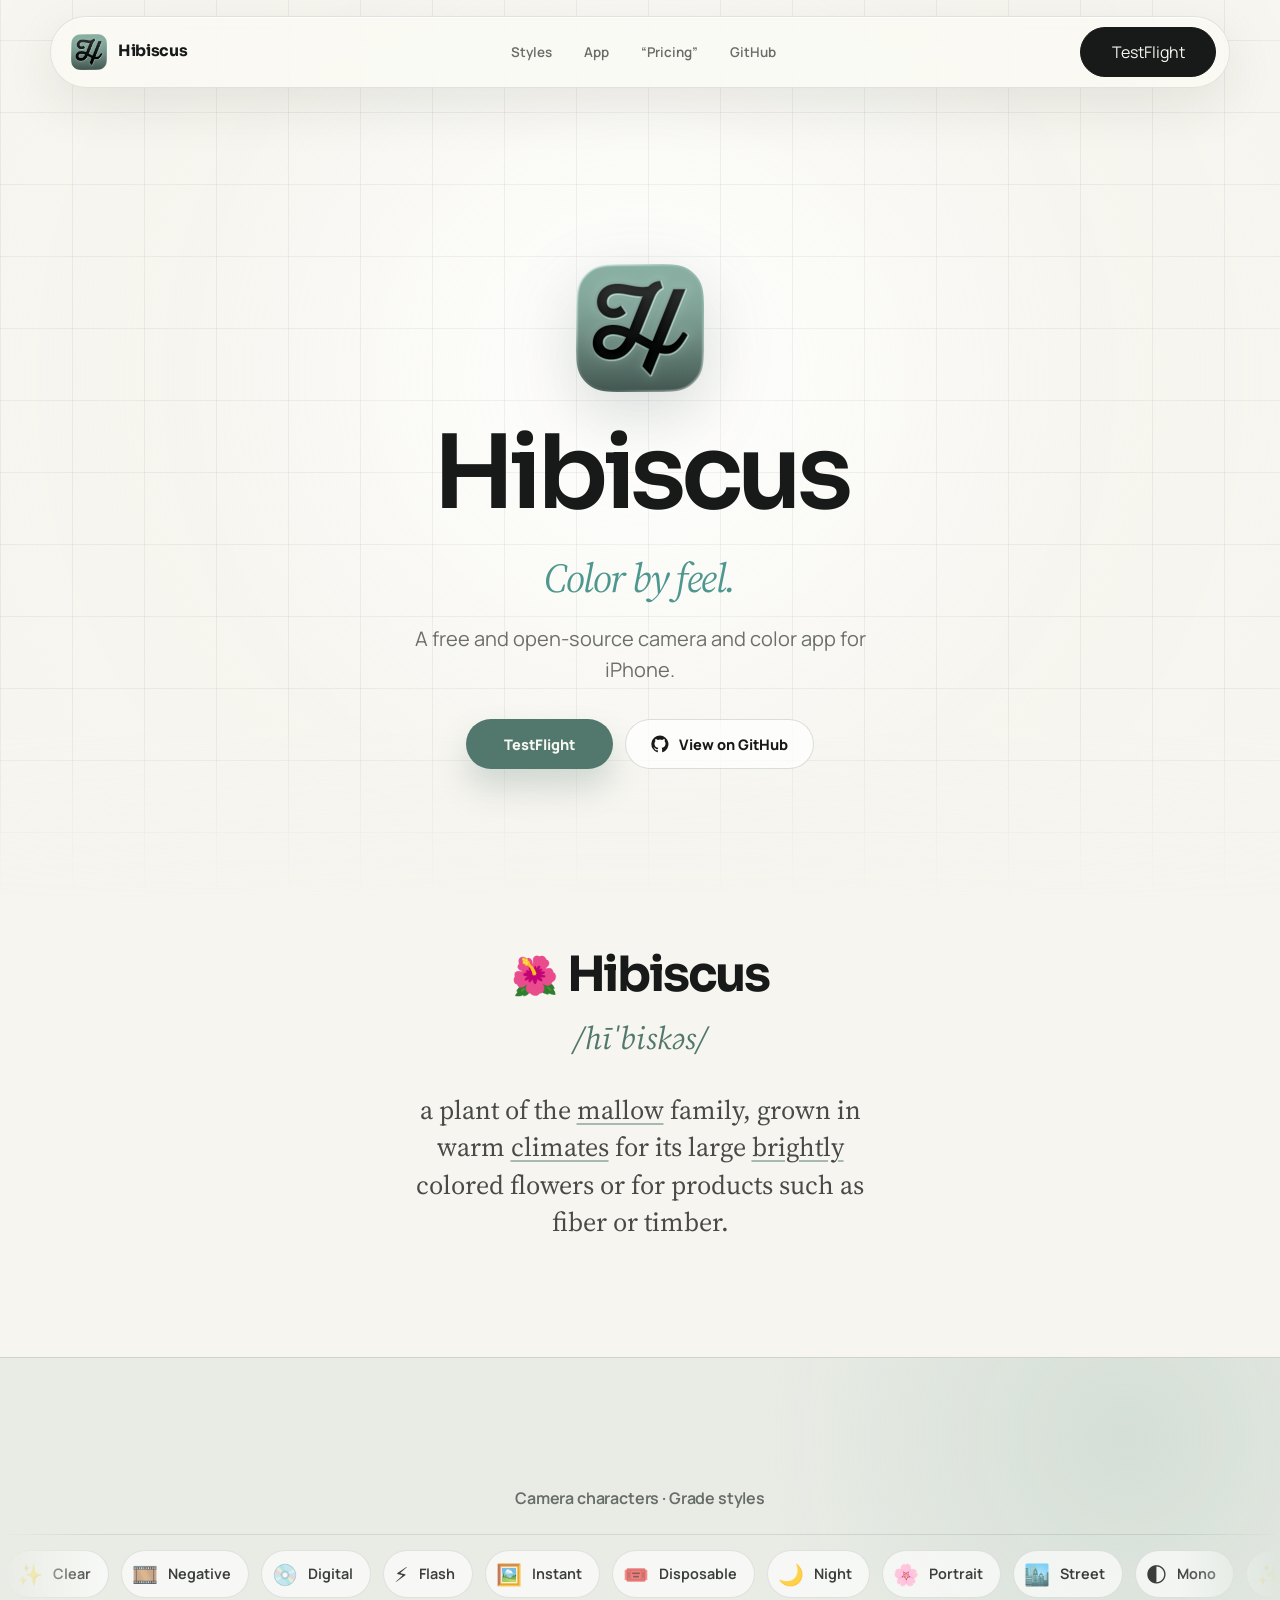
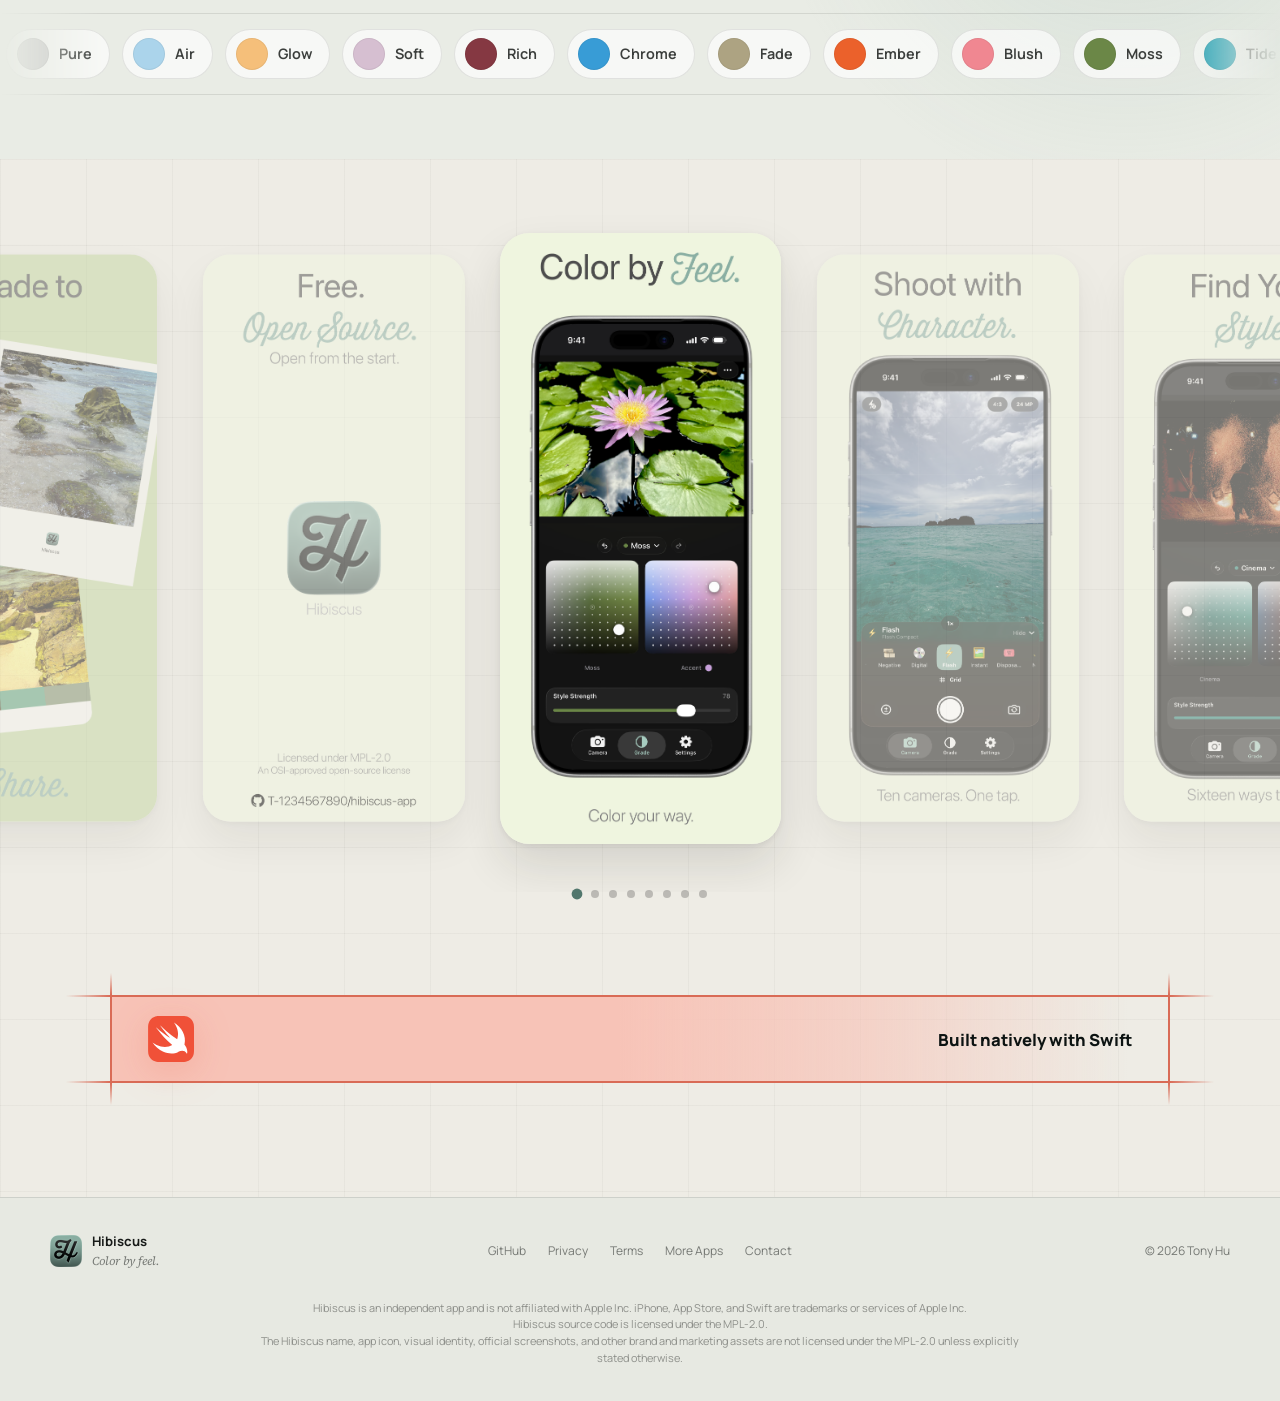
==== commit e3d5d4e6: "Disable TestFlight CTA until invite is live" ====
--- a/Website/index.html
+++ b/Website/index.html
@@ -18,7 +18,7 @@
   <link rel="preconnect" href="https://fonts.googleapis.com">
   <link rel="preconnect" href="https://fonts.gstatic.com" crossorigin>
   <link href="https://fonts.googleapis.com/css2?family=Manrope:wght@400;500;600;700;800&amp;family=Sora:wght@500;600;700;800&amp;family=Source+Serif+4:ital,opsz,wght@0,8..60,300;0,8..60,400;1,8..60,300;1,8..60,400&amp;display=swap" rel="stylesheet">
-  <link rel="stylesheet" href="styles.css?v=20260830-17">
+  <link rel="stylesheet" href="styles.css?v=20260830-18">
   <title>Hibiscus — Camera &amp; Color</title>
 </head>
 <body>
@@ -35,7 +35,7 @@
       <a href="pricing/">“Pricing”</a>
       <a href="https://github.com/T-1234567890/hibiscus-app" rel="external">GitHub</a>
     </nav>
-    <a class="nav-download launch-cta" data-download-link href="https://testflight.apple.com/join/PLACEHOLDER"><span class="cta-default" data-download-label>TestFlight</span><span class="cta-hover" data-download-hover-label>Join Beta</span></a>
+    <a class="nav-download launch-cta" data-download-link data-unavailable="true" aria-disabled="true"><span class="cta-default" data-download-label>TestFlight</span><span class="cta-hover" data-download-hover-label>Coming Soon</span></a>
   </header>
 
   <main id="main">
@@ -46,9 +46,9 @@
         <p class="hero-tagline">Color by feel.</p>
         <p class="hero-description">A free and open-source camera and color app for iPhone.</p>
         <div class="hero-actions">
-          <a class="button button-primary launch-cta" data-download-link href="https://testflight.apple.com/join/PLACEHOLDER">
+          <a class="button button-primary launch-cta" data-download-link data-unavailable="true" aria-disabled="true">
             <span class="cta-default" data-download-label>TestFlight</span>
-            <span class="cta-hover" data-download-hover-label>Join Beta</span>
+            <span class="cta-hover" data-download-hover-label>Coming Soon</span>
           </a>
           <a class="button button-secondary" href="https://github.com/T-1234567890/hibiscus-app" rel="external">
             <svg class="github-mark" viewBox="0 0 24 24" aria-hidden="true"><path fill="currentColor" d="M12 .7a11.5 11.5 0 0 0-3.64 22.41c.58.1.79-.25.79-.56v-2.23c-3.22.7-3.9-1.37-3.9-1.37-.53-1.34-1.29-1.7-1.29-1.7-1.05-.72.08-.7.08-.7 1.17.08 1.78 1.2 1.78 1.2 1.04 1.78 2.72 1.27 3.38.97.1-.75.4-1.27.74-1.56-2.57-.29-5.27-1.28-5.27-5.68 0-1.26.45-2.28 1.19-3.09-.12-.29-.52-1.47.11-3.05 0 0 .97-.31 3.16 1.18a10.97 10.97 0 0 1 5.76 0c2.2-1.49 3.16-1.18 3.16-1.18.63 1.58.23 2.76.11 3.05.74.81 1.19 1.83 1.19 3.09 0 4.41-2.71 5.38-5.29 5.67.42.36.78 1.06.78 2.14v3.18c0 .31.21.67.8.56A11.5 11.5 0 0 0 12 .7Z"></path></svg>
@@ -186,8 +186,8 @@
     <p class="footer-disclaimer">Hibiscus is an independent app and is not affiliated with Apple Inc. iPhone, App Store, and Swift are trademarks or services of Apple Inc.<br>Hibiscus source code is licensed under the MPL-2.0.<br>The Hibiscus name, app icon, visual identity, official screenshots, and other brand and marketing assets are not licensed under the MPL-2.0 unless explicitly stated otherwise.</p>
   </footer>
 
-  <script src="site-config.js?v=20260830-9"></script>
-  <script src="main.js?v=20260830-10"></script>
+  <script src="site-config.js?v=20260830-10"></script>
+  <script src="main.js?v=20260830-11"></script>
   <script src="contact.js?v=20260830-5"></script>
 </body>
 </html>
--- a/Website/styles.css
+++ b/Website/styles.css
@@ -313,6 +313,10 @@
   font-family: var(--font-sans);
 }
 
+.launch-cta[data-unavailable="true"] {
+  cursor: default;
+}
+
 .launch-cta .cta-default,
 .launch-cta .cta-hover {
   grid-area: 1 / 1;
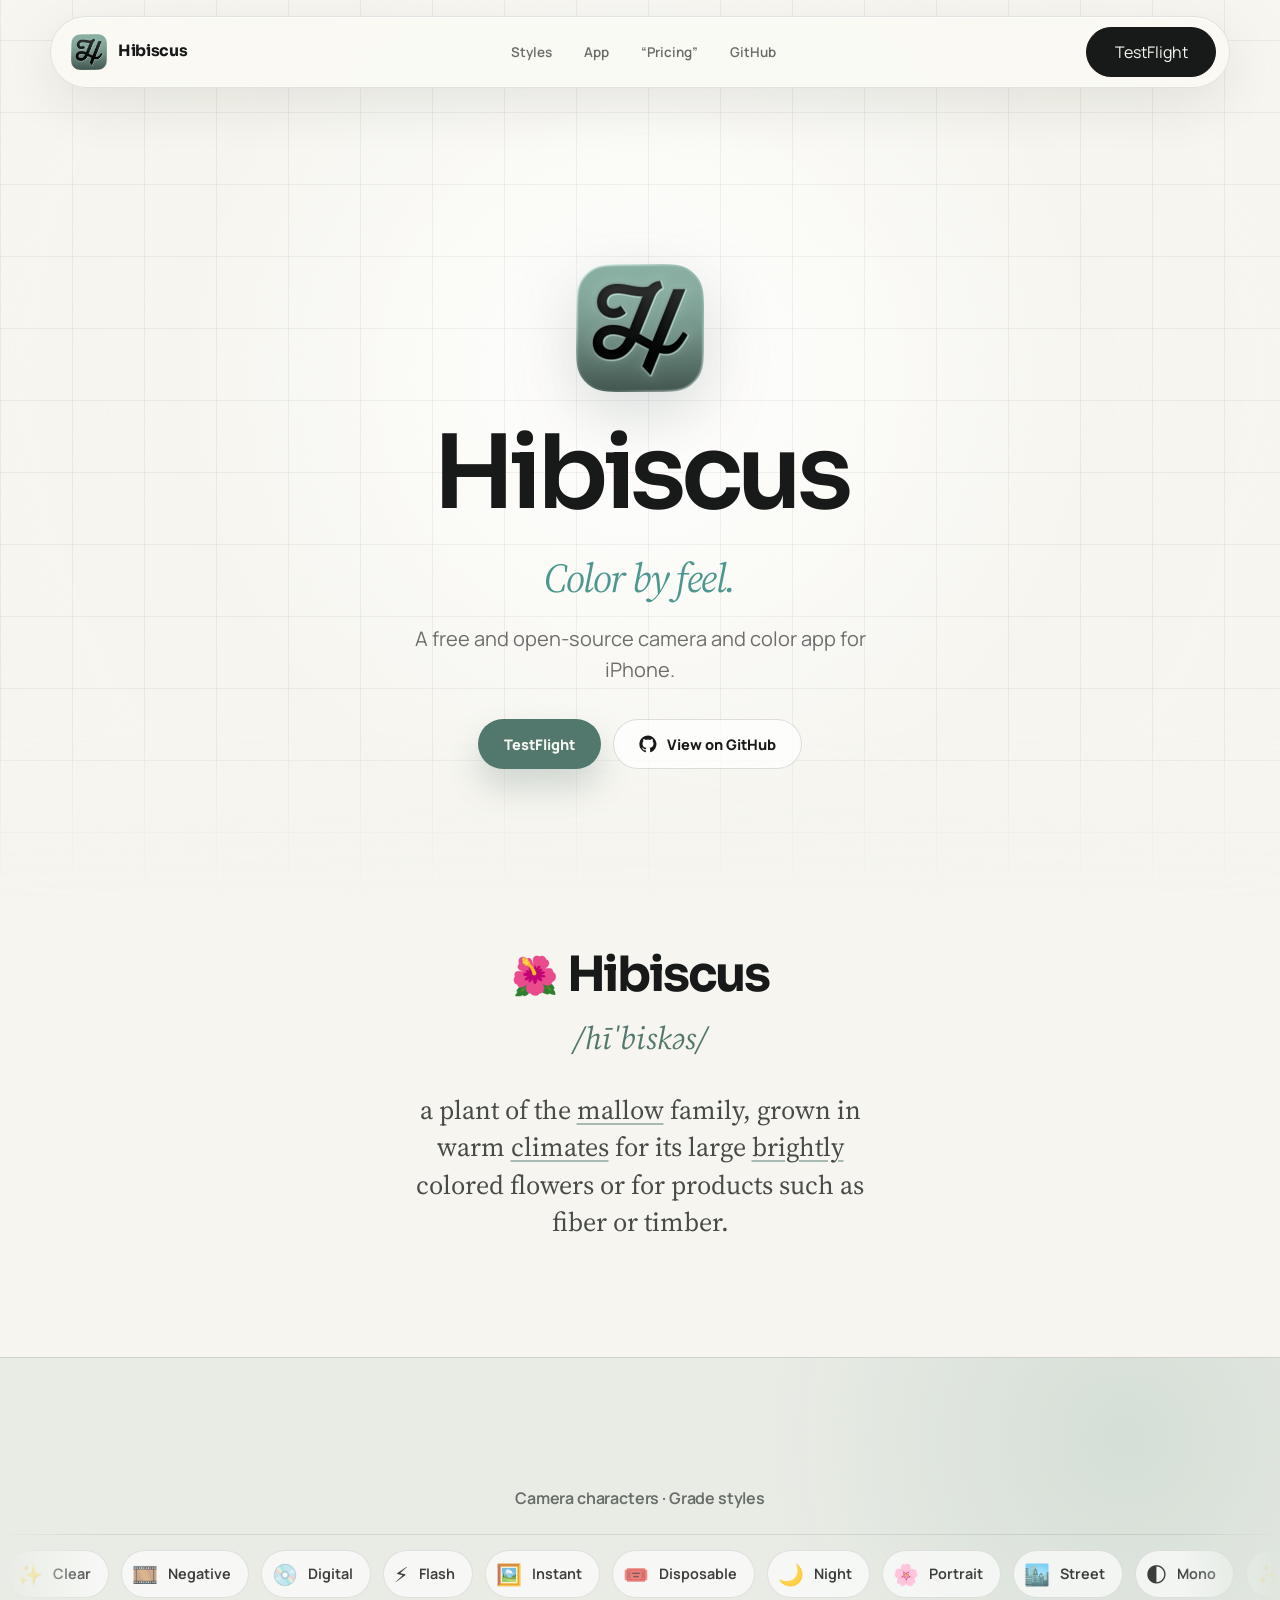
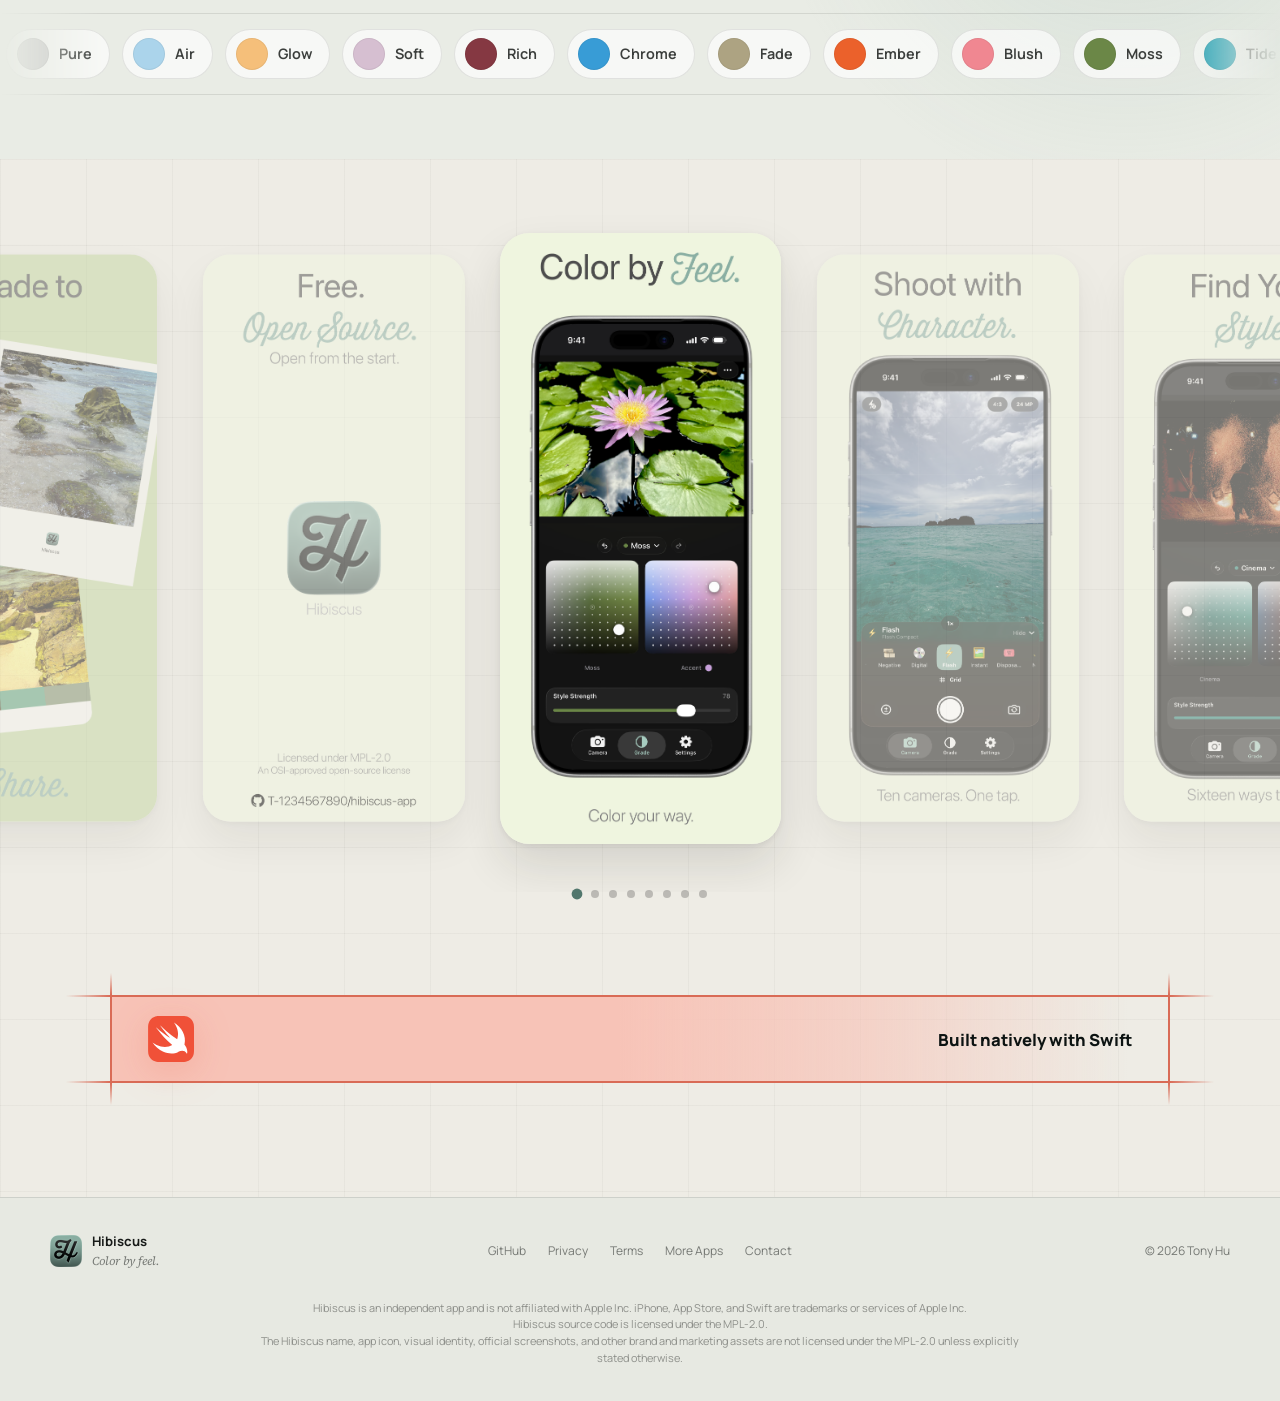
==== commit 49095b93: "Enable public TestFlight beta links sitewide" ====
--- a/Website/index.html
+++ b/Website/index.html
@@ -35,7 +35,7 @@
       <a href="pricing/">“Pricing”</a>
       <a href="https://github.com/T-1234567890/hibiscus-app" rel="external">GitHub</a>
     </nav>
-    <a class="nav-download launch-cta" data-download-link data-unavailable="true" aria-disabled="true"><span class="cta-default" data-download-label>TestFlight</span><span class="cta-hover" data-download-hover-label>Coming Soon</span></a>
+    <a class="nav-download launch-cta" data-download-link href="https://testflight.apple.com/join/mQQdvTSp"><span class="cta-default" data-download-label>TestFlight</span><span class="cta-hover" data-download-hover-label>Join Beta</span></a>
   </header>
 
   <main id="main">
@@ -46,9 +46,9 @@
         <p class="hero-tagline">Color by feel.</p>
         <p class="hero-description">A free and open-source camera and color app for iPhone.</p>
         <div class="hero-actions">
-          <a class="button button-primary launch-cta" data-download-link data-unavailable="true" aria-disabled="true">
+          <a class="button button-primary launch-cta" data-download-link href="https://testflight.apple.com/join/mQQdvTSp">
             <span class="cta-default" data-download-label>TestFlight</span>
-            <span class="cta-hover" data-download-hover-label>Coming Soon</span>
+            <span class="cta-hover" data-download-hover-label>Join Beta</span>
           </a>
           <a class="button button-secondary" href="https://github.com/T-1234567890/hibiscus-app" rel="external">
             <svg class="github-mark" viewBox="0 0 24 24" aria-hidden="true"><path fill="currentColor" d="M12 .7a11.5 11.5 0 0 0-3.64 22.41c.58.1.79-.25.79-.56v-2.23c-3.22.7-3.9-1.37-3.9-1.37-.53-1.34-1.29-1.7-1.29-1.7-1.05-.72.08-.7.08-.7 1.17.08 1.78 1.2 1.78 1.2 1.04 1.78 2.72 1.27 3.38.97.1-.75.4-1.27.74-1.56-2.57-.29-5.27-1.28-5.27-5.68 0-1.26.45-2.28 1.19-3.09-.12-.29-.52-1.47.11-3.05 0 0 .97-.31 3.16 1.18a10.97 10.97 0 0 1 5.76 0c2.2-1.49 3.16-1.18 3.16-1.18.63 1.58.23 2.76.11 3.05.74.81 1.19 1.83 1.19 3.09 0 4.41-2.71 5.38-5.29 5.67.42.36.78 1.06.78 2.14v3.18c0 .31.21.67.8.56A11.5 11.5 0 0 0 12 .7Z"></path></svg>
@@ -186,7 +186,7 @@
     <p class="footer-disclaimer">Hibiscus is an independent app and is not affiliated with Apple Inc. iPhone, App Store, and Swift are trademarks or services of Apple Inc.<br>Hibiscus source code is licensed under the MPL-2.0.<br>The Hibiscus name, app icon, visual identity, official screenshots, and other brand and marketing assets are not licensed under the MPL-2.0 unless explicitly stated otherwise.</p>
   </footer>
 
-  <script src="site-config.js?v=20260830-10"></script>
+  <script src="site-config.js?v=20260831-11"></script>
   <script src="main.js?v=20260830-11"></script>
   <script src="contact.js?v=20260830-5"></script>
 </body>
